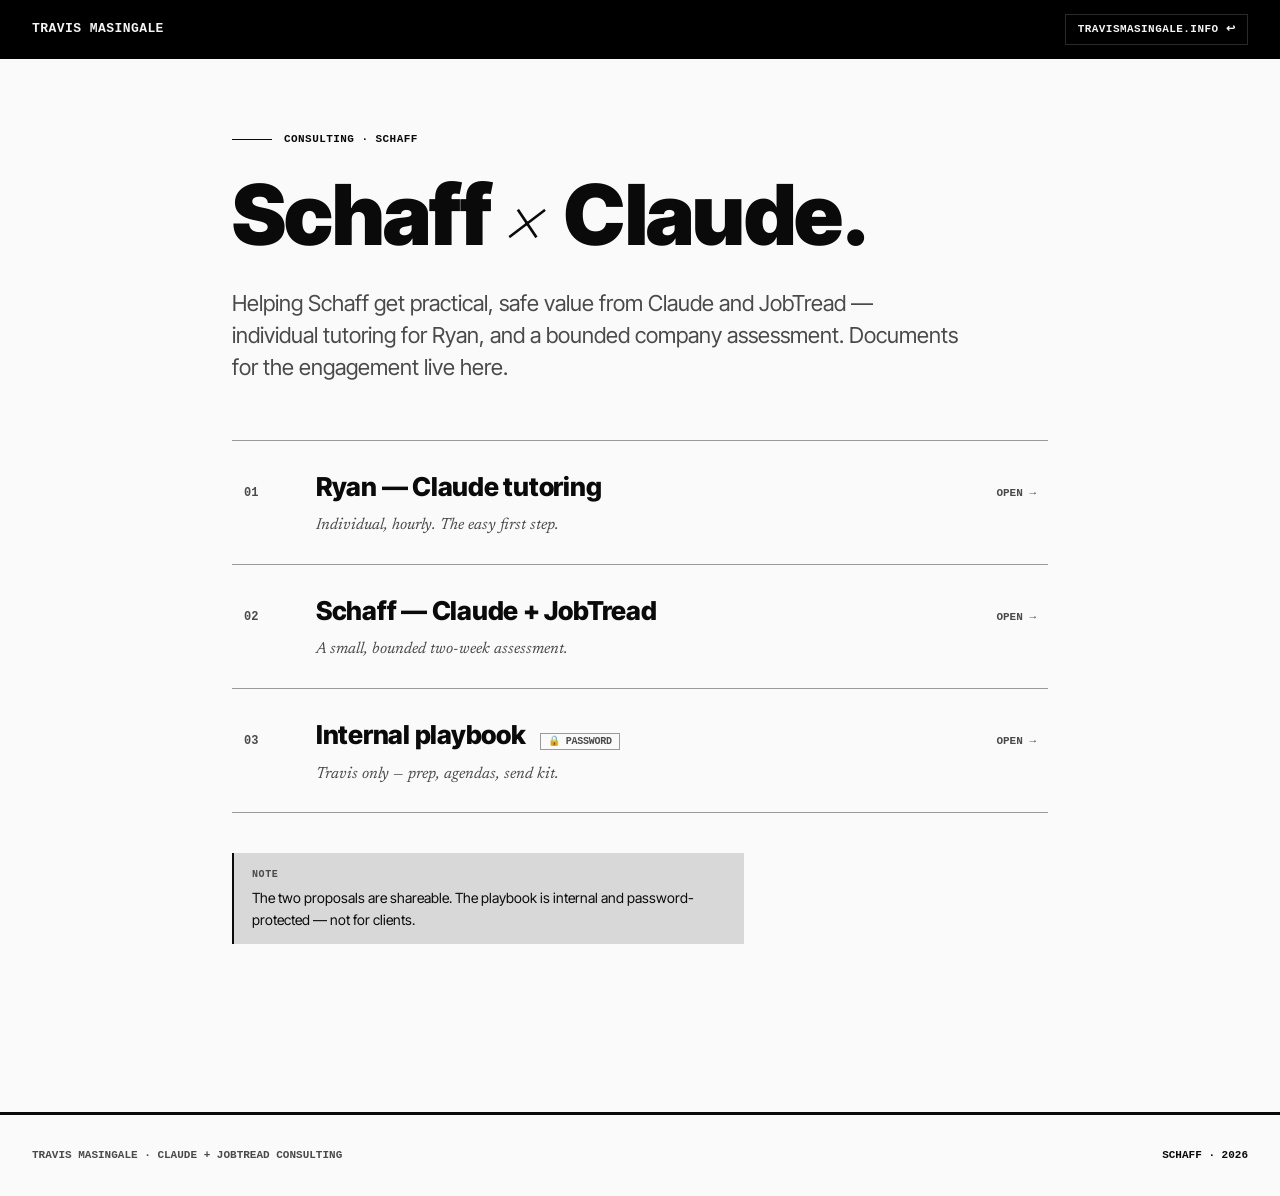
==== consulting/schaff/index.html @ 6aa5e1d9 "Add Schaff consulting client package Publishes the client-facing engagement package at /consulting/s" ====
<!doctype html>
<html lang="en">
<head>
  <meta charset="utf-8" />
  <meta name="viewport" content="width=device-width, initial-scale=1" />
  <title>Schaff × Claude — Consulting</title>
  <link rel="preconnect" href="https://fonts.googleapis.com">
  <link rel="preconnect" href="https://fonts.gstatic.com" crossorigin>
  <link href="https://fonts.googleapis.com/css2?family=Inter+Tight:wght@300;400;500;600;700;800;900&family=Newsreader:ital,opsz,wght@0,6..72,300..500;1,6..72,300..500&display=swap" rel="stylesheet">
  <style>
    /* ===== FOUNDRY · ATELIER (inlined, no color) ===== */
    :root{
      --helv:"Inter Tight","Helvetica Neue",Helvetica,Arial,sans-serif;
      --serif:"Newsreader",Georgia,serif;
      --mono:ui-monospace,"SFMono-Regular",Consolas,monospace;
      --bg:#fafafa;--paper:#d8d8d8;--paper-2:#cccccc;
      --ink:#0a0a0a;--ink-pure:#000;--on-ink:#f4f4f4;--soft:#4a4a4a;--rule:#9a9a9a;--line-on-ink:#2a2a2a;
      --dur:120ms;--ease:cubic-bezier(.2,.6,.2,1);
    }
    [data-theme="dark"]{--bg:#161616;--paper:#1f1f1f;--paper-2:#242424;--ink:#e8e8e8;--ink-pure:#f4f4f4;--on-ink:#0a0a0a;--soft:#8a8a8a;--rule:#3a3a3a;--line-on-ink:#cfcfcf;}
    *{box-sizing:border-box;}
    html,body{margin:0;padding:0;}
    body{background:var(--bg);color:var(--ink);font-family:var(--helv);line-height:1.55;-webkit-font-smoothing:antialiased;text-rendering:optimizeLegibility;}
    i,em{font-family:var(--serif);font-style:italic;font-weight:400;letter-spacing:-.015em;}
    a{color:inherit;text-decoration:underline;text-decoration-thickness:1px;text-underline-offset:3px;transition:background var(--dur) var(--ease),color var(--dur) var(--ease);}
    a:hover{background:var(--ink);color:var(--on-ink);text-decoration:none;}
    *:focus-visible{outline:3px solid var(--ink);outline-offset:3px;}
    ::selection{background:var(--ink);color:var(--on-ink);}
    .top{position:sticky;top:0;z-index:20;display:flex;justify-content:space-between;align-items:center;gap:24px;padding:14px 32px;background:var(--ink-pure);color:var(--on-ink);font-family:var(--mono);font-size:11px;font-weight:700;text-transform:uppercase;letter-spacing:.04em;}
    .top .mark{font-weight:800;font-size:13px;}
    .top a{color:currentColor;text-decoration:none;padding:6px 12px;border:1px solid var(--line-on-ink);}
    .top a:hover{border-color:currentColor;background:var(--on-ink);color:var(--ink-pure);}
    .wrap{max-width:880px;margin:0 auto;padding:72px 32px 96px;}
    .eyebrow{display:flex;align-items:center;gap:12px;margin-bottom:28px;font-family:var(--mono);font-size:11px;font-weight:800;text-transform:uppercase;letter-spacing:.04em;color:var(--ink);}
    .eyebrow::before{content:"";width:40px;height:1px;background:var(--ink);flex:0 0 auto;}
    h1{margin:0 0 24px;font-size:clamp(44px,8vw,84px);font-weight:900;line-height:.92;letter-spacing:-.02em;text-wrap:balance;}
    h1 i{font-weight:400;}
    .lede{max-width:56ch;margin:0;color:var(--soft);font-size:clamp(18px,2.2vw,22px);line-height:1.45;text-wrap:pretty;}
    .index{margin-top:56px;}
    .index-row{display:grid;grid-template-columns:48px minmax(0,1fr) auto;gap:24px;align-items:baseline;padding:26px 12px;border-top:1px solid var(--rule);text-decoration:none;color:inherit;}
    .index-row:last-of-type{border-bottom:1px solid var(--rule);}
    .index-row:hover{background:var(--ink);color:var(--on-ink);text-decoration:none;}
    .index-row .k{font-family:var(--mono);font-size:12px;font-weight:700;color:var(--soft);}
    .index-row .t{font-size:26px;font-weight:800;letter-spacing:-.01em;}
    .index-row .d{display:block;margin-top:6px;font-family:var(--serif);font-style:italic;font-size:16px;color:var(--soft);}
    .index-row .go{font-family:var(--mono);font-size:11px;font-weight:700;text-transform:uppercase;color:var(--soft);white-space:nowrap;}
    .index-row:hover .k,.index-row:hover .d,.index-row:hover .go{color:var(--on-ink);}
    .lock{font-family:var(--mono);font-size:10px;font-weight:800;text-transform:uppercase;border:1px solid var(--rule);padding:2px 7px;margin-left:10px;color:var(--soft);}
    .index-row:hover .lock{border-color:var(--on-ink);color:var(--on-ink);}
    .note{margin:40px 0 0;padding:14px 18px;border-left:2px solid var(--ink);background:var(--paper);font-size:14px;line-height:1.55;max-width:64ch;}
    .note b{display:block;margin-bottom:4px;font-family:var(--mono);font-size:10px;font-weight:800;text-transform:uppercase;letter-spacing:.06em;color:var(--soft);}
    .foot{display:flex;justify-content:space-between;flex-wrap:wrap;gap:16px;padding:32px;margin-top:72px;border-top:3px solid var(--ink);color:var(--soft);font-family:var(--mono);font-size:11px;font-weight:700;text-transform:uppercase;}
    .foot .end{color:var(--ink);font-weight:900;}
    @media (max-width:600px){.index-row{grid-template-columns:1fr;gap:6px;}.index-row .go{display:none;}.foot{flex-direction:column;}}
    @media print{.top{position:static;}body{background:#fff;color:#000;}a{color:#000;}}
  </style>
</head>
<body>
  <header class="top">
    <span class="mark">TRAVIS MASINGALE</span>
    <a href="/">travismasingale.info ↩</a>
  </header>

  <main class="wrap">
    <span class="eyebrow">Consulting · Schaff</span>
    <h1>Schaff <i>×</i> Claude.</h1>
    <p class="lede">Helping Schaff get practical, safe value from Claude and JobTread — individual tutoring for Ryan, and a bounded company assessment. Documents for the engagement live here.</p>

    <nav class="index" aria-label="Engagement documents">
      <a class="index-row" href="ryan-tutoring-proposal.html">
        <span class="k">01</span>
        <span><span class="t">Ryan — Claude tutoring</span><span class="d">Individual, hourly. The easy first step.</span></span>
        <span class="go">Open →</span>
      </a>
      <a class="index-row" href="schaff-company-proposal.html">
        <span class="k">02</span>
        <span><span class="t">Schaff — Claude + JobTread</span><span class="d">A small, bounded two-week assessment.</span></span>
        <span class="go">Open →</span>
      </a>
      <a class="index-row" href="playbook.html">
        <span class="k">03</span>
        <span><span class="t">Internal playbook <span class="lock">🔒 Password</span></span><span class="d">Travis only — prep, agendas, send kit.</span></span>
        <span class="go">Open →</span>
      </a>
    </nav>

    <div class="note">
      <b>Note</b>
      The two proposals are shareable. The playbook is internal and password-protected — not for clients.
    </div>
  </main>

  <footer class="foot">
    <span>Travis Masingale · Claude + JobTread consulting</span>
    <span class="end">Schaff · 2026</span>
  </footer>
</body>
</html>
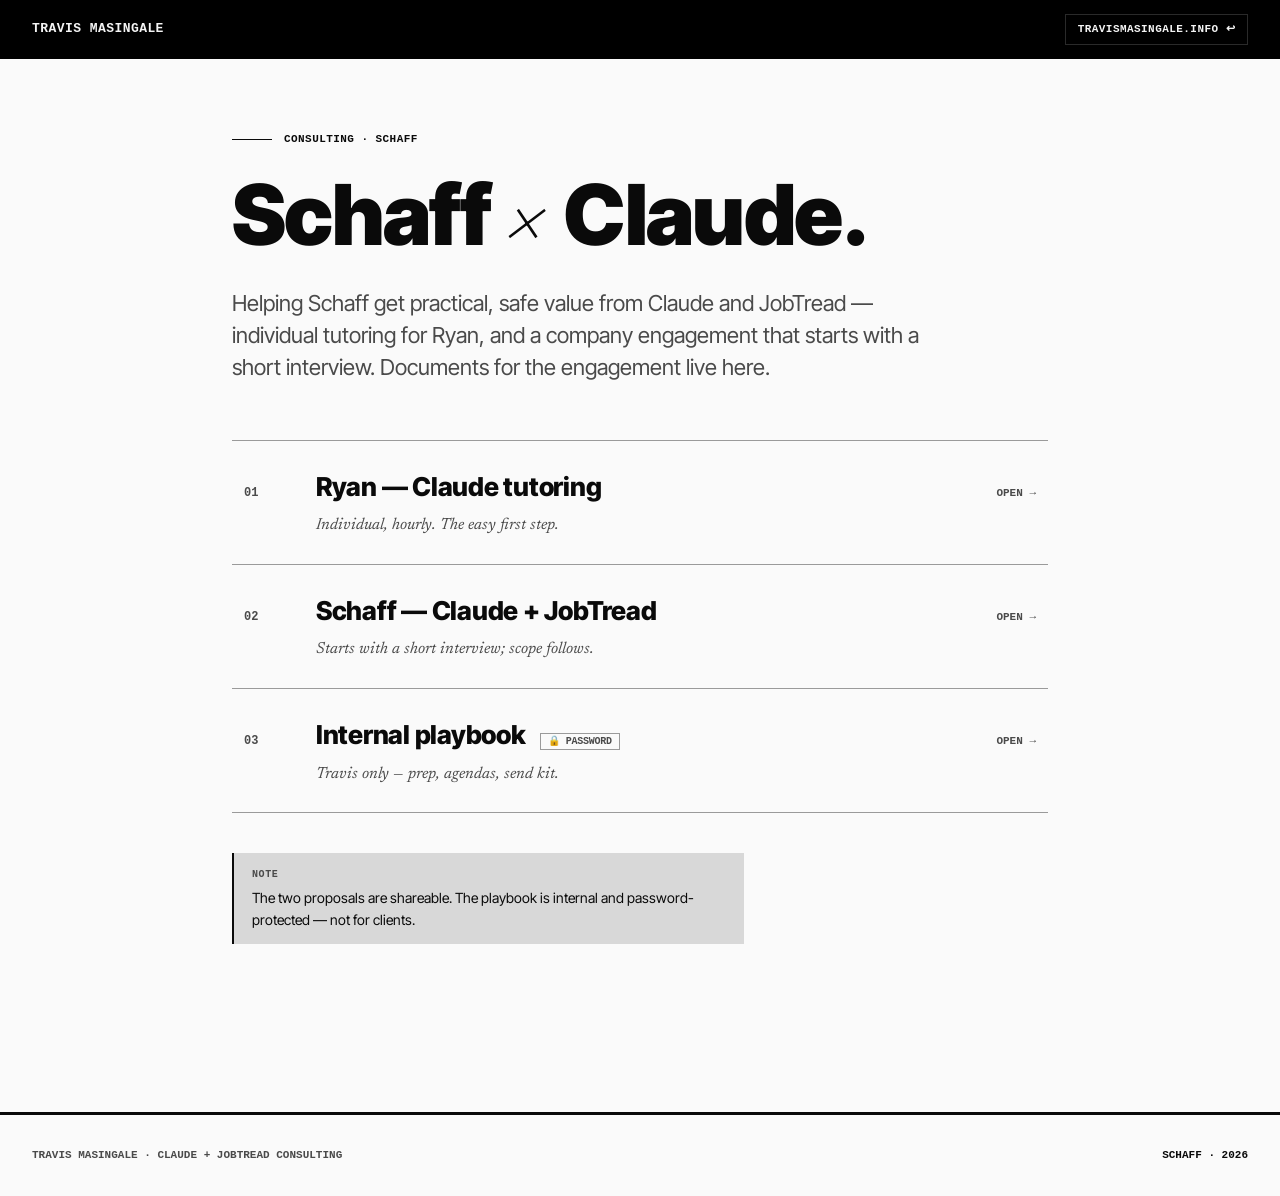
==== commit 3e4287dd: "Reframe Schaff company proposal as interview-first Company proposal now leads with the Prompt B inte" ====
--- a/consulting/schaff/index.html
+++ b/consulting/schaff/index.html
@@ -64,7 +64,7 @@
   <main class="wrap">
     <span class="eyebrow">Consulting · Schaff</span>
     <h1>Schaff <i>×</i> Claude.</h1>
-    <p class="lede">Helping Schaff get practical, safe value from Claude and JobTread — individual tutoring for Ryan, and a bounded company assessment. Documents for the engagement live here.</p>
+    <p class="lede">Helping Schaff get practical, safe value from Claude and JobTread — individual tutoring for Ryan, and a company engagement that starts with a short interview. Documents for the engagement live here.</p>
 
     <nav class="index" aria-label="Engagement documents">
       <a class="index-row" href="ryan-tutoring-proposal.html">
@@ -74,7 +74,7 @@
       </a>
       <a class="index-row" href="schaff-company-proposal.html">
         <span class="k">02</span>
-        <span><span class="t">Schaff — Claude + JobTread</span><span class="d">A small, bounded two-week assessment.</span></span>
+        <span><span class="t">Schaff — Claude + JobTread</span><span class="d">Starts with a short interview; scope follows.</span></span>
         <span class="go">Open →</span>
       </a>
       <a class="index-row" href="playbook.html">
